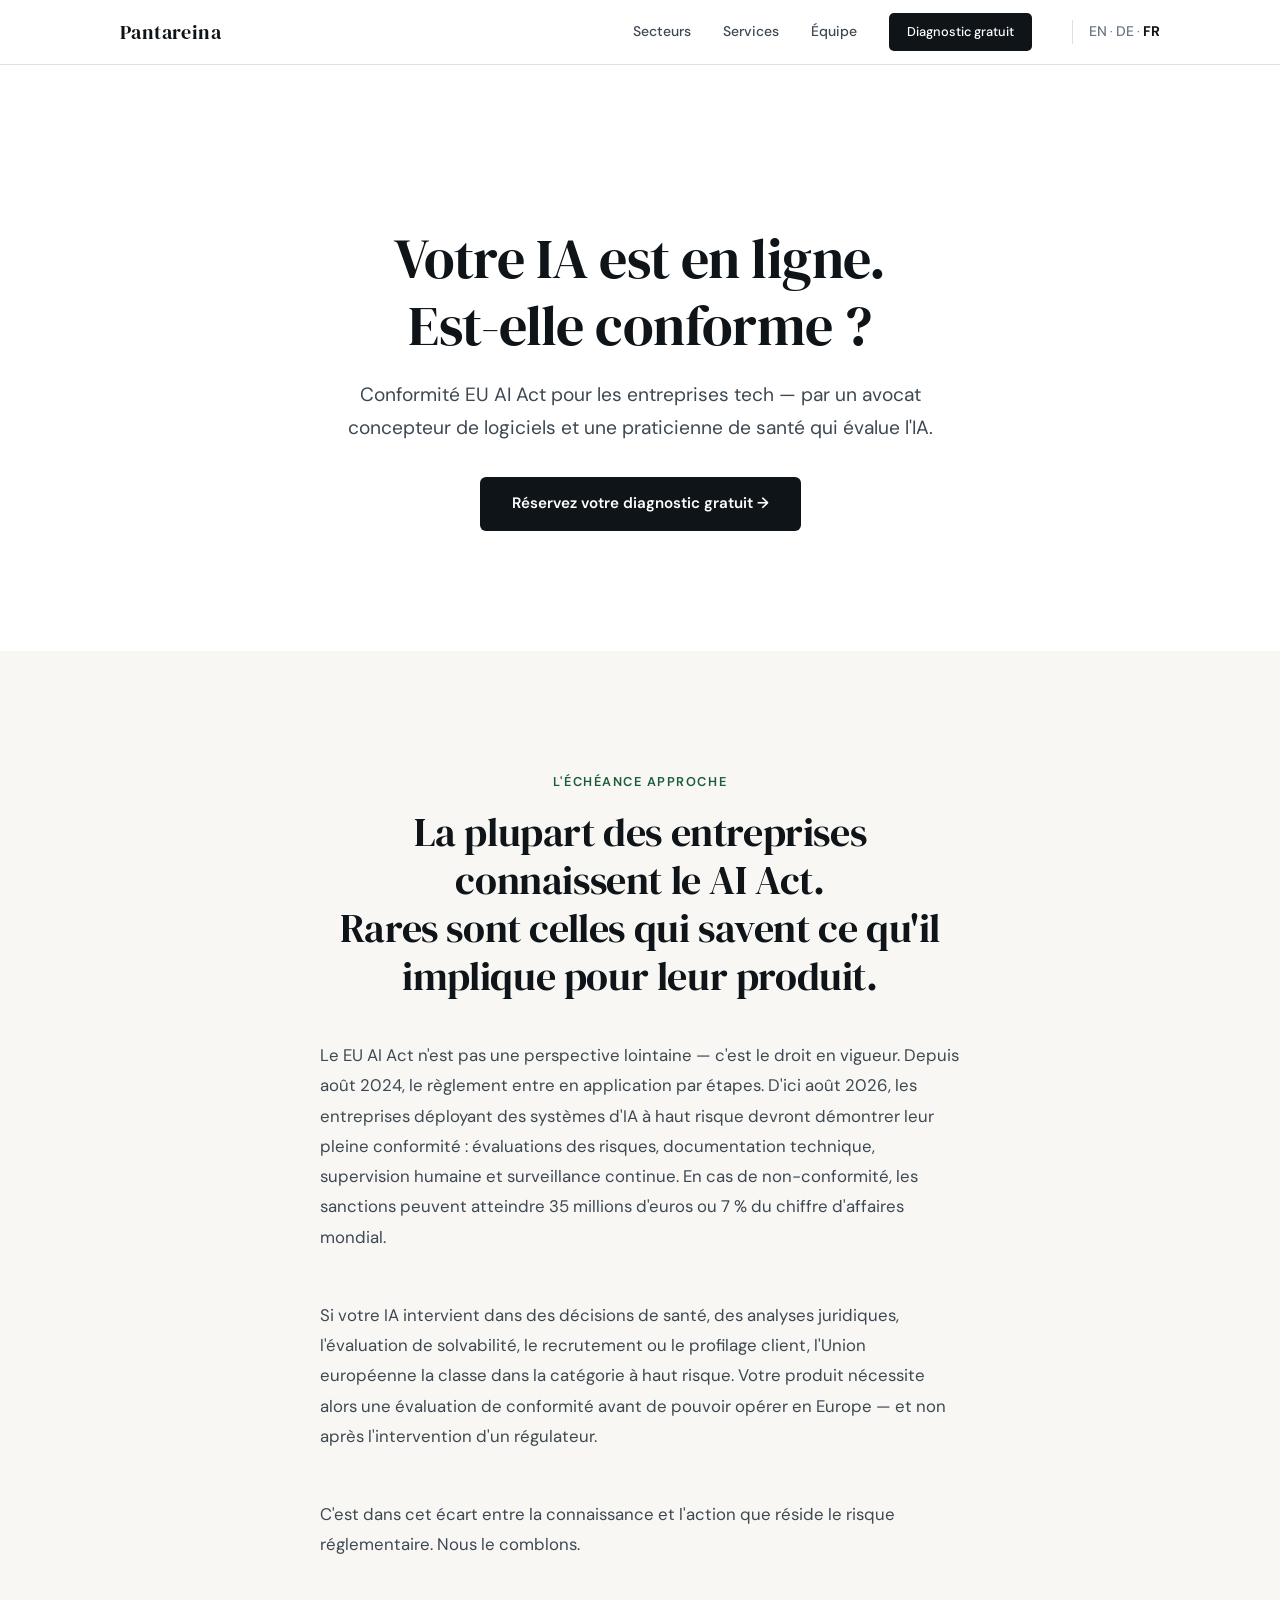
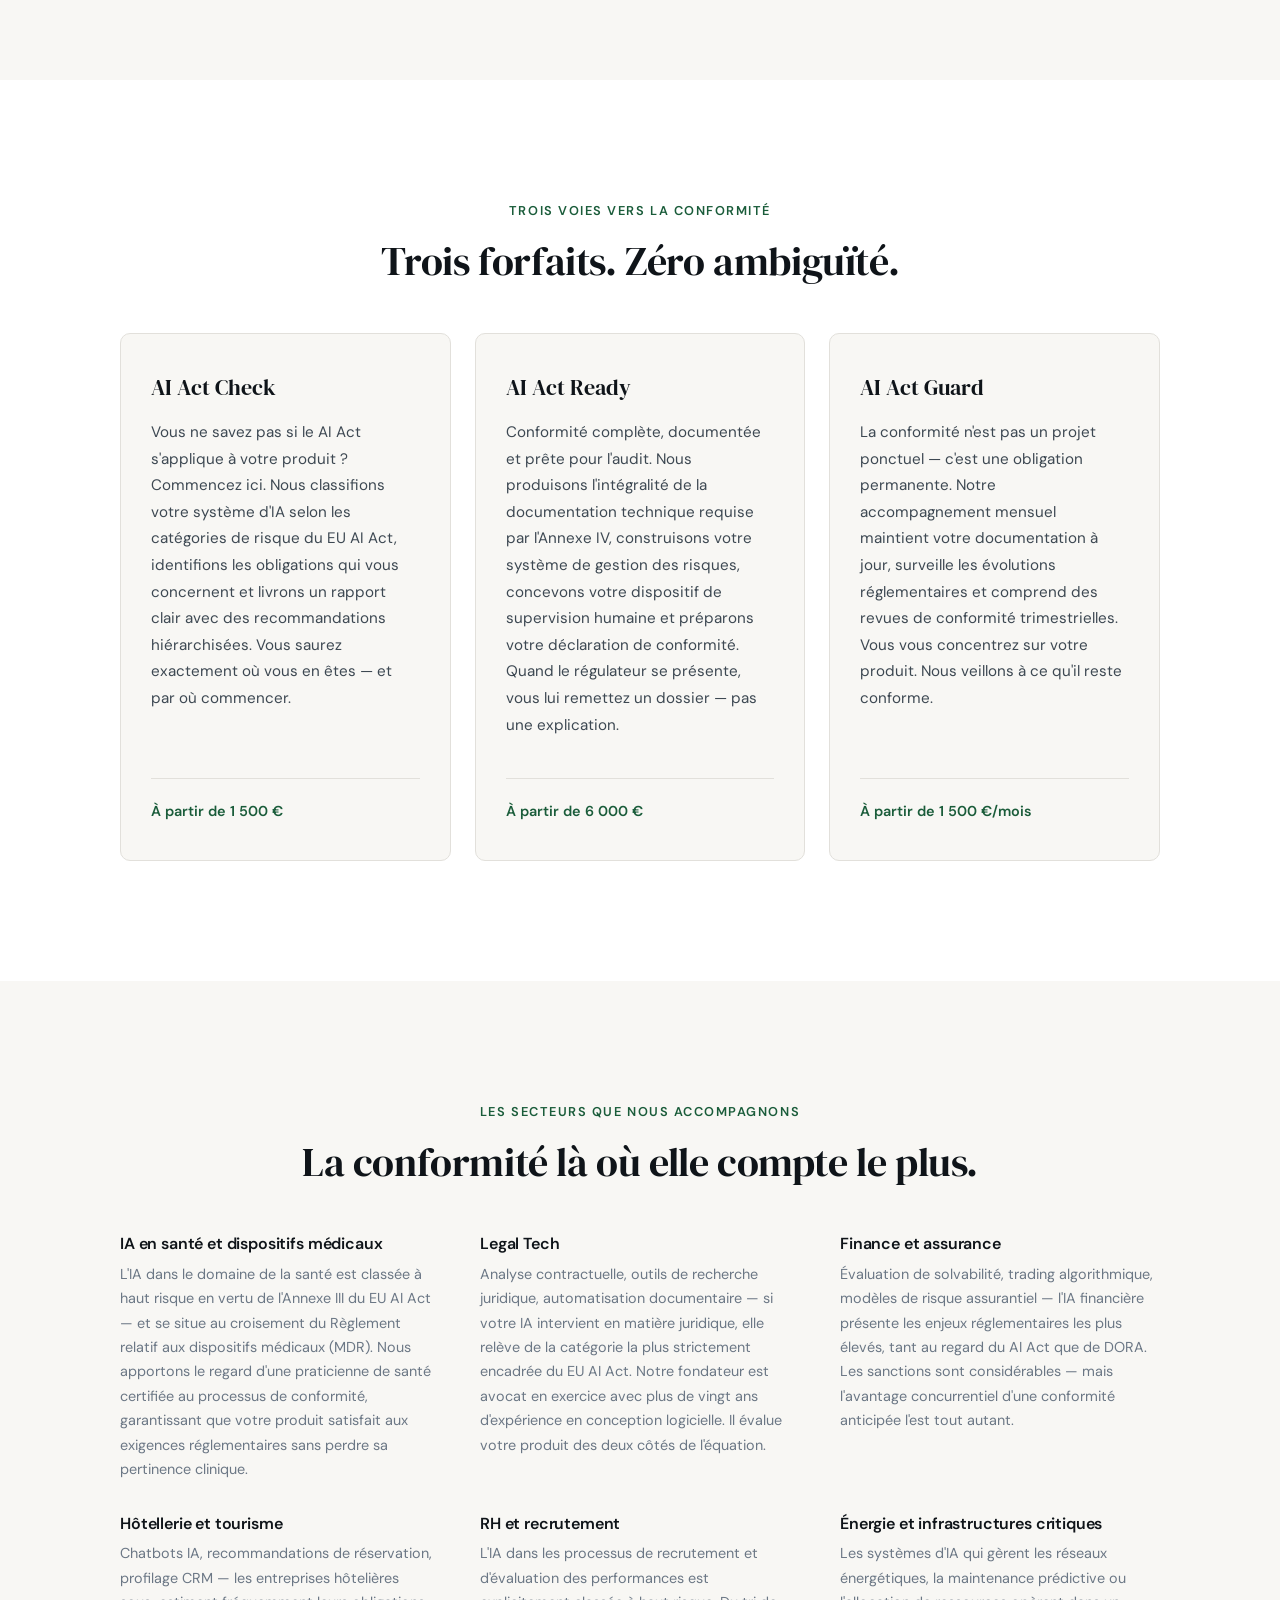
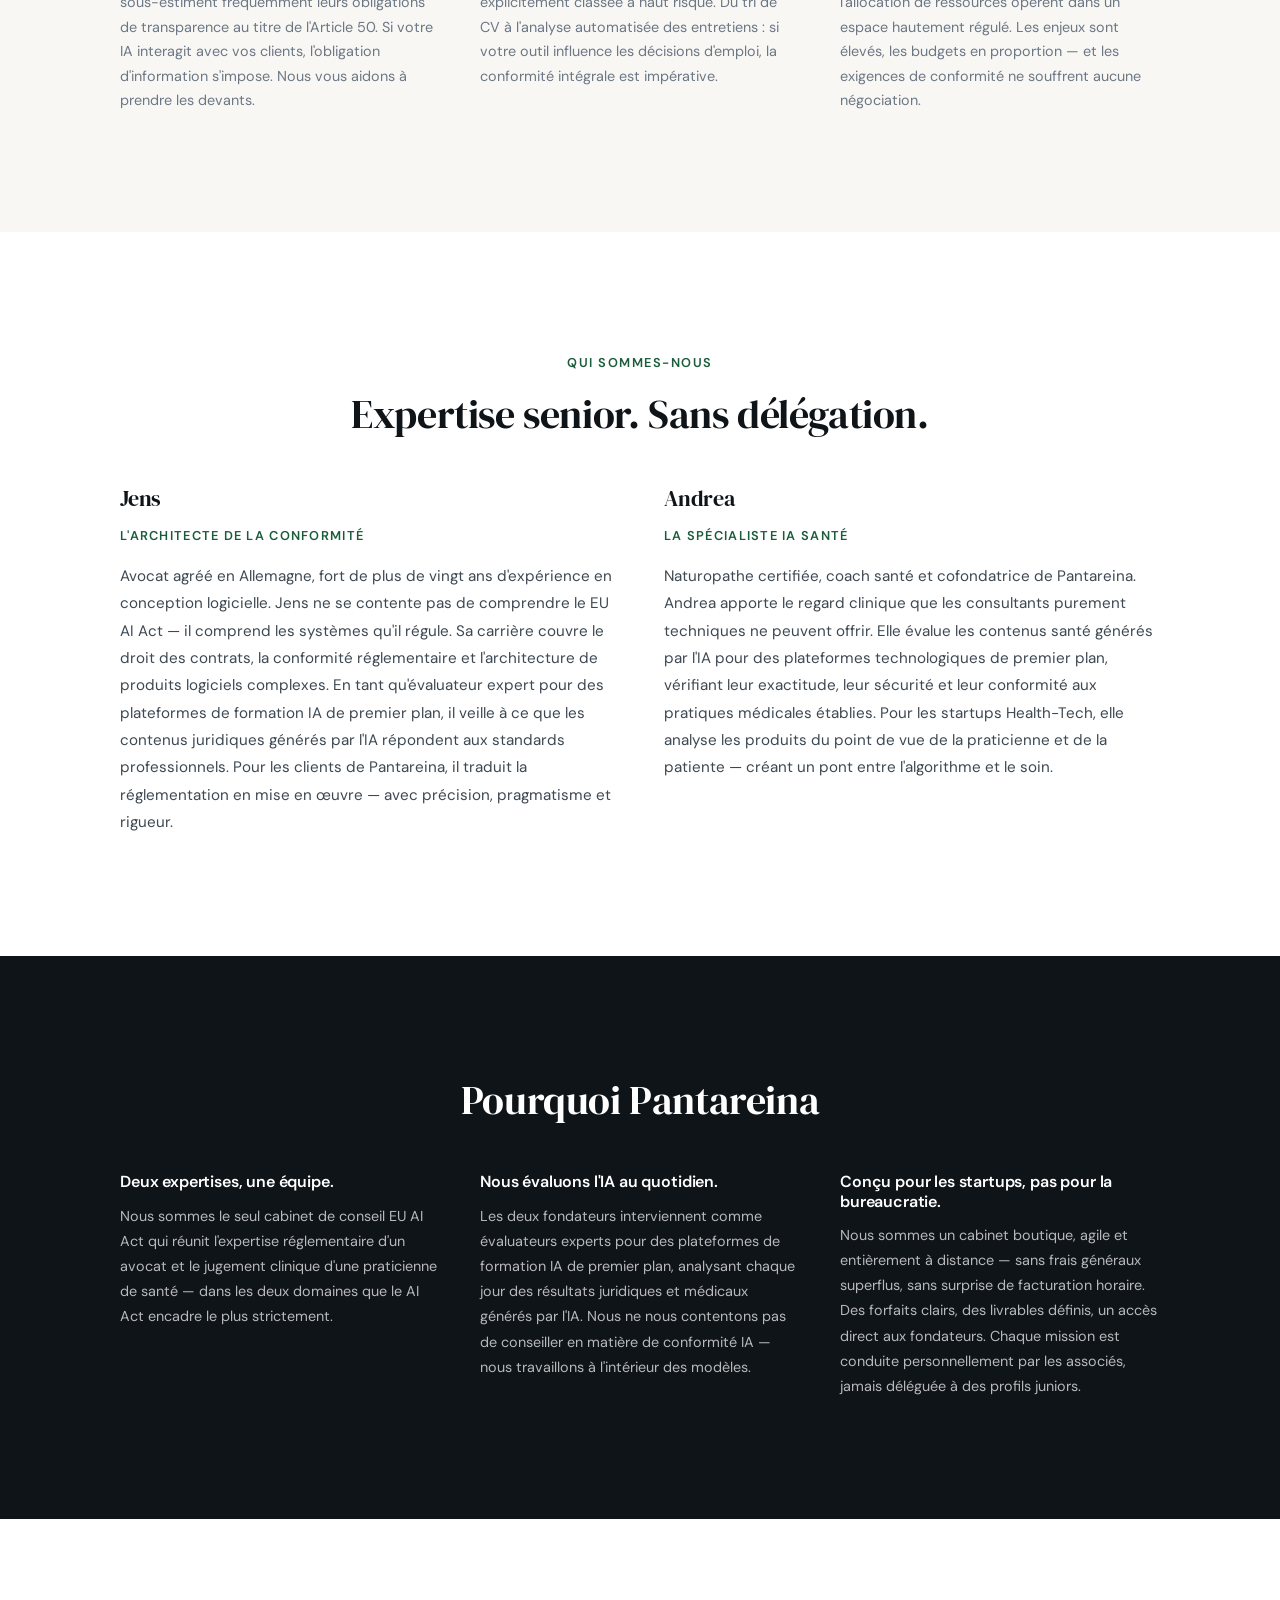
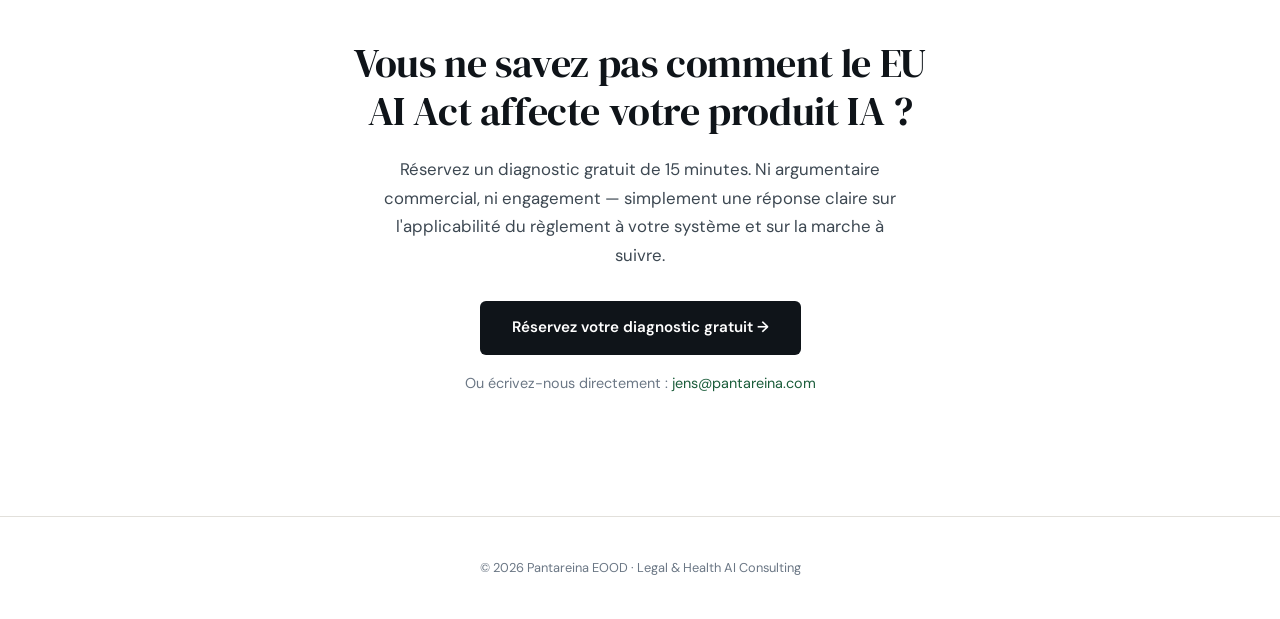
==== blog/index.html @ 59d3e574 "Initial full site structure" ====
<!DOCTYPE html>
<html lang="fr">
<head>
  <meta charset="UTF-8">
  <meta name="viewport" content="width=device-width, initial-scale=1.0">
  <title>Conformité EU AI Act pour entreprises tech | Pantareina</title>
  <meta name="description" content="Conseil en conformité EU AI Act pour Health AI, Legal Tech & Finance. Classification des risques, documentation technique, suivi continu. Diagnostic gratuit.">
  <link rel="preconnect" href="https://fonts.googleapis.com">
  <link rel="preconnect" href="https://fonts.gstatic.com" crossorigin>
  <link href="https://fonts.googleapis.com/css2?family=DM+Sans:ital,wght@0,400;0,500;0,600;0,700&family=DM+Serif+Display&display=swap" rel="stylesheet">
  <link rel="stylesheet" href="../style.css">
</head>
<body>

<nav>
  <div class="nav-inner">
    <a href="/" class="nav-logo">Pantareina</a>
    <button class="nav-toggle" onclick="document.querySelector('.nav-links').classList.toggle('open')" aria-label="Menu">
      <span></span><span></span><span></span>
    </button>
    <div class="nav-links">
      <a href="#sectors">Secteurs</a>
      <a href="#packages">Services</a>
      <a href="#team">Équipe</a>
      <a href="#contact" class="nav-cta">Diagnostic gratuit</a>
      <span class="lang-switch"><a href="/">EN</a> · <a href="/de/">DE</a> · <a href="/fr/" class="active">FR</a></span>
    </div>
  </div>
</nav>

<section class="hero">
  <div class="container">
    <h1>Votre IA est en ligne.<br>Est-elle conforme ?</h1>
    <p class="subtitle">Conformité EU AI Act pour les entreprises tech — par un avocat concepteur de logiciels et une praticienne de santé qui évalue l'IA.</p>
    <a href="#contact" class="btn btn-primary">Réservez votre diagnostic gratuit →</a>
  </div>
</section>

<section class="problem">
  <div class="container narrow fade-in">
    <p class="section-label text-center">L'échéance approche</p>
    <h2 class="text-center">La plupart des entreprises connaissent le AI Act.<br>Rares sont celles qui savent ce qu'il implique pour leur produit.</h2>
    <div class="problem-blocks">
      <p>Le EU AI Act n'est pas une perspective lointaine — c'est le droit en vigueur. Depuis août 2024, le règlement entre en application par étapes. D'ici août 2026, les entreprises déployant des systèmes d'IA à haut risque devront démontrer leur pleine conformité : évaluations des risques, documentation technique, supervision humaine et surveillance continue. En cas de non-conformité, les sanctions peuvent atteindre 35 millions d'euros ou 7 % du chiffre d'affaires mondial.</p>
      <p>Si votre IA intervient dans des décisions de santé, des analyses juridiques, l'évaluation de solvabilité, le recrutement ou le profilage client, l'Union européenne la classe dans la catégorie à haut risque. Votre produit nécessite alors une évaluation de conformité avant de pouvoir opérer en Europe — et non après l'intervention d'un régulateur.</p>
      <p>C'est dans cet écart entre la connaissance et l'action que réside le risque réglementaire. Nous le comblons.</p>
    </div>
  </div>
</section>

<section class="packages" id="packages">
  <div class="container fade-in">
    <p class="section-label text-center">Trois voies vers la conformité</p>
    <h2 class="text-center">Trois forfaits. Zéro ambiguïté.</h2>
    <div class="packages-grid">
      <div class="pkg-card">
        <div class="pkg-name">AI Act Check</div>
        <p class="pkg-desc">Vous ne savez pas si le AI Act s'applique à votre produit ? Commencez ici. Nous classifions votre système d'IA selon les catégories de risque du EU AI Act, identifions les obligations qui vous concernent et livrons un rapport clair avec des recommandations hiérarchisées. Vous saurez exactement où vous en êtes — et par où commencer.</p>
        <div class="pkg-price">À partir de 1 500 €</div>
      </div>
      <div class="pkg-card">
        <div class="pkg-name">AI Act Ready</div>
        <p class="pkg-desc">Conformité complète, documentée et prête pour l'audit. Nous produisons l'intégralité de la documentation technique requise par l'Annexe IV, construisons votre système de gestion des risques, concevons votre dispositif de supervision humaine et préparons votre déclaration de conformité. Quand le régulateur se présente, vous lui remettez un dossier — pas une explication.</p>
        <div class="pkg-price">À partir de 6 000 €</div>
      </div>
      <div class="pkg-card">
        <div class="pkg-name">AI Act Guard</div>
        <p class="pkg-desc">La conformité n'est pas un projet ponctuel — c'est une obligation permanente. Notre accompagnement mensuel maintient votre documentation à jour, surveille les évolutions réglementaires et comprend des revues de conformité trimestrielles. Vous vous concentrez sur votre produit. Nous veillons à ce qu'il reste conforme.</p>
        <div class="pkg-price">À partir de 1 500 €/mois</div>
      </div>
    </div>
  </div>
</section>

<section class="sectors" id="sectors">
  <div class="container fade-in">
    <p class="section-label text-center">Les secteurs que nous accompagnons</p>
    <h2 class="text-center">La conformité là où elle compte le plus.</h2>
    <div class="sectors-grid">
      <div class="sector-item">
        <h3>IA en santé et dispositifs médicaux</h3>
        <p>L'IA dans le domaine de la santé est classée à haut risque en vertu de l'Annexe III du EU AI Act — et se situe au croisement du Règlement relatif aux dispositifs médicaux (MDR). Nous apportons le regard d'une praticienne de santé certifiée au processus de conformité, garantissant que votre produit satisfait aux exigences réglementaires sans perdre sa pertinence clinique.</p>
      </div>
      <div class="sector-item">
        <h3>Legal Tech</h3>
        <p>Analyse contractuelle, outils de recherche juridique, automatisation documentaire — si votre IA intervient en matière juridique, elle relève de la catégorie la plus strictement encadrée du EU AI Act. Notre fondateur est avocat en exercice avec plus de vingt ans d'expérience en conception logicielle. Il évalue votre produit des deux côtés de l'équation.</p>
      </div>
      <div class="sector-item">
        <h3>Finance et assurance</h3>
        <p>Évaluation de solvabilité, trading algorithmique, modèles de risque assurantiel — l'IA financière présente les enjeux réglementaires les plus élevés, tant au regard du AI Act que de DORA. Les sanctions sont considérables — mais l'avantage concurrentiel d'une conformité anticipée l'est tout autant.</p>
      </div>
      <div class="sector-item">
        <h3>Hôtellerie et tourisme</h3>
        <p>Chatbots IA, recommandations de réservation, profilage CRM — les entreprises hôtelières sous-estiment fréquemment leurs obligations de transparence au titre de l'Article 50. Si votre IA interagit avec vos clients, l'obligation d'information s'impose. Nous vous aidons à prendre les devants.</p>
      </div>
      <div class="sector-item">
        <h3>RH et recrutement</h3>
        <p>L'IA dans les processus de recrutement et d'évaluation des performances est explicitement classée à haut risque. Du tri de CV à l'analyse automatisée des entretiens : si votre outil influence les décisions d'emploi, la conformité intégrale est impérative.</p>
      </div>
      <div class="sector-item">
        <h3>Énergie et infrastructures critiques</h3>
        <p>Les systèmes d'IA qui gèrent les réseaux énergétiques, la maintenance prédictive ou l'allocation de ressources opèrent dans un espace hautement régulé. Les enjeux sont élevés, les budgets en proportion — et les exigences de conformité ne souffrent aucune négociation.</p>
      </div>
    </div>
  </div>
</section>

<section class="team" id="team">
  <div class="container fade-in">
    <p class="section-label text-center">Qui sommes-nous</p>
    <h2 class="text-center">Expertise senior. Sans délégation.</h2>
    <div class="team-grid">
      <div class="team-member">
        <h3>Jens</h3>
        <span class="team-role">L'architecte de la conformité</span>
        <p>Avocat agréé en Allemagne, fort de plus de vingt ans d'expérience en conception logicielle. Jens ne se contente pas de comprendre le EU AI Act — il comprend les systèmes qu'il régule. Sa carrière couvre le droit des contrats, la conformité réglementaire et l'architecture de produits logiciels complexes. En tant qu'évaluateur expert pour des plateformes de formation IA de premier plan, il veille à ce que les contenus juridiques générés par l'IA répondent aux standards professionnels. Pour les clients de Pantareina, il traduit la réglementation en mise en œuvre — avec précision, pragmatisme et rigueur.</p>
      </div>
      <div class="team-member">
        <h3>Andrea</h3>
        <span class="team-role">La spécialiste IA santé</span>
        <p>Naturopathe certifiée, coach santé et cofondatrice de Pantareina. Andrea apporte le regard clinique que les consultants purement techniques ne peuvent offrir. Elle évalue les contenus santé générés par l'IA pour des plateformes technologiques de premier plan, vérifiant leur exactitude, leur sécurité et leur conformité aux pratiques médicales établies. Pour les startups Health-Tech, elle analyse les produits du point de vue de la praticienne et de la patiente — créant un pont entre l'algorithme et le soin.</p>
      </div>
    </div>
  </div>
</section>

<section class="trust">
  <div class="container fade-in">
    <h2 class="text-center">Pourquoi Pantareina</h2>
    <div class="trust-grid">
      <div class="trust-item">
        <h3>Deux expertises, une équipe.</h3>
        <p>Nous sommes le seul cabinet de conseil EU AI Act qui réunit l'expertise réglementaire d'un avocat et le jugement clinique d'une praticienne de santé — dans les deux domaines que le AI Act encadre le plus strictement.</p>
      </div>
      <div class="trust-item">
        <h3>Nous évaluons l'IA au quotidien.</h3>
        <p>Les deux fondateurs interviennent comme évaluateurs experts pour des plateformes de formation IA de premier plan, analysant chaque jour des résultats juridiques et médicaux générés par l'IA. Nous ne nous contentons pas de conseiller en matière de conformité IA — nous travaillons à l'intérieur des modèles.</p>
      </div>
      <div class="trust-item">
        <h3>Conçu pour les startups, pas pour la bureaucratie.</h3>
        <p>Nous sommes un cabinet boutique, agile et entièrement à distance — sans frais généraux superflus, sans surprise de facturation horaire. Des forfaits clairs, des livrables définis, un accès direct aux fondateurs. Chaque mission est conduite personnellement par les associés, jamais déléguée à des profils juniors.</p>
      </div>
    </div>
  </div>
</section>

<section class="final-cta" id="contact">
  <div class="container fade-in">
    <h2>Vous ne savez pas comment le EU AI Act affecte votre produit IA ?</h2>
    <p class="cta-body">Réservez un diagnostic gratuit de 15 minutes. Ni argumentaire commercial, ni engagement — simplement une réponse claire sur l'applicabilité du règlement à votre système et sur la marche à suivre.</p>
    <a href="mailto:jens@pantareina.com?subject=EU%20AI%20Act%20Assessment" class="btn btn-primary">Réservez votre diagnostic gratuit →</a>
    <span class="cta-secondary">Ou écrivez-nous directement : <a href="mailto:jens@pantareina.com">jens@pantareina.com</a></span>
  </div>
</section>

<footer>
  <div class="container">
    <p>&copy; 2026 Pantareina EOOD &middot; Legal &amp; Health AI Consulting</p>
  </div>
</footer>

<script>
  const observer = new IntersectionObserver((entries) => {
    entries.forEach(e => { if (e.isIntersecting) e.target.classList.add('visible'); });
  }, { threshold: 0.15 });
  document.querySelectorAll('.fade-in').forEach(el => observer.observe(el));
</script>

</body>
</html>
---- style.css ----
/* Pantareina EOOD – Shared Styles */
*,*::before,*::after{margin:0;padding:0;box-sizing:border-box}
:root{--ink:#0f1419;--ink-light:#3d4852;--ink-muted:#6b7785;--surface:#ffffff;--surface-warm:#f8f7f4;--surface-card:#f2f1ed;--accent:#1a5c3a;--accent-light:#e8f0eb;--border:#e2e0db;--font-body:'DM Sans',sans-serif;--font-display:'DM Serif Display',serif;--max-w:1120px;--section-py:clamp(64px,10vw,120px)}
html{scroll-behavior:smooth;font-size:16px}
body{font-family:var(--font-body);color:var(--ink);background:var(--surface);line-height:1.7;-webkit-font-smoothing:antialiased}
.container{max-width:var(--max-w);margin:0 auto;padding:0 clamp(20px,5vw,40px)}
.text-center{text-align:center}
.narrow{max-width:720px;margin-left:auto;margin-right:auto}
h1,h2,h3{font-family:var(--font-display);font-weight:400;line-height:1.2;letter-spacing:-0.01em}
h2{font-size:clamp(1.75rem,4vw,2.5rem);margin-bottom:1rem}
h3{font-size:clamp(1.1rem,2vw,1.35rem);margin-bottom:0.5rem}
p{margin-bottom:1rem}p:last-child{margin-bottom:0}
a{color:var(--accent);text-decoration:none}a:hover{text-decoration:underline}
.btn{display:inline-block;padding:14px 32px;font-family:var(--font-body);font-size:0.95rem;font-weight:600;border-radius:6px;text-decoration:none;transition:all 0.2s ease;cursor:pointer;border:none}
.btn-primary{background:var(--ink);color:var(--surface)}.btn-primary:hover{background:var(--accent);text-decoration:none;transform:translateY(-1px)}
nav{position:sticky;top:0;z-index:100;background:rgba(255,255,255,0.92);backdrop-filter:blur(12px);-webkit-backdrop-filter:blur(12px);border-bottom:1px solid var(--border)}
.nav-inner{max-width:var(--max-w);margin:0 auto;padding:0 clamp(20px,5vw,40px);display:flex;align-items:center;justify-content:space-between;height:64px}
.nav-logo{font-family:var(--font-display);font-size:1.25rem;color:var(--ink);text-decoration:none;letter-spacing:0.02em}
.nav-links{display:flex;gap:32px;align-items:center}
.nav-links a{font-size:0.875rem;font-weight:500;color:var(--ink-light);text-decoration:none}
.nav-links a:hover{color:var(--ink);text-decoration:none}
.nav-cta{font-size:0.8rem!important;padding:8px 18px;background:var(--ink);color:var(--surface)!important;border-radius:5px;transition:background 0.2s}
.nav-cta:hover{background:var(--accent)}
.lang-switch{font-size:0.8rem;color:var(--ink-muted);border-left:1px solid var(--border);padding-left:16px;margin-left:8px}
.lang-switch a{color:var(--ink-muted);font-weight:500}.lang-switch a:hover{color:var(--ink)}
.lang-switch .active{color:var(--ink);font-weight:700}
.nav-toggle{display:none;background:none;border:none;cursor:pointer;padding:4px}
.nav-toggle span{display:block;width:22px;height:2px;background:var(--ink);margin:5px 0;transition:0.2s}
@media(max-width:768px){.nav-toggle{display:block}.nav-links{display:none;position:absolute;top:64px;left:0;right:0;background:var(--surface);flex-direction:column;padding:24px;gap:16px;border-bottom:1px solid var(--border);box-shadow:0 8px 24px rgba(0,0,0,0.06)}.nav-links.open{display:flex}.lang-switch{border-left:none;padding-left:0;margin-left:0}}
.hero{padding:clamp(80px,14vw,160px) 0 var(--section-py);text-align:center}
.hero h1{font-size:clamp(2rem,5.5vw,3.5rem);margin-bottom:1.25rem;max-width:700px;margin-left:auto;margin-right:auto}
.hero .subtitle{font-size:clamp(1rem,2vw,1.2rem);color:var(--ink-light);max-width:600px;margin:0 auto 2rem;line-height:1.7}
.problem{padding:var(--section-py) 0;background:var(--surface-warm)}
.section-label{font-size:0.8rem;font-weight:600;text-transform:uppercase;letter-spacing:0.12em;color:var(--accent);margin-bottom:1rem}
.problem-blocks{margin-top:2.5rem;display:grid;gap:2rem}
.problem-blocks p{font-size:1.05rem;color:var(--ink-light);line-height:1.8}
.packages{padding:var(--section-py) 0}
.packages-grid{margin-top:3rem;display:grid;grid-template-columns:repeat(3,1fr);gap:24px}
@media(max-width:768px){.packages-grid{grid-template-columns:1fr}}
.pkg-card{background:var(--surface-warm);border:1px solid var(--border);border-radius:10px;padding:36px 30px;display:flex;flex-direction:column}
.pkg-name{font-family:var(--font-display);font-size:1.35rem;margin-bottom:0.75rem}
.pkg-desc{font-size:0.95rem;color:var(--ink-light);line-height:1.75;flex-grow:1}
.pkg-price{margin-top:1.5rem;padding-top:1.25rem;border-top:1px solid var(--border);font-size:0.9rem;font-weight:600;color:var(--accent)}
.sectors{padding:var(--section-py) 0;background:var(--surface-warm)}
.sectors-grid{margin-top:3rem;display:grid;grid-template-columns:repeat(3,1fr);gap:32px 40px}
@media(max-width:900px){.sectors-grid{grid-template-columns:repeat(2,1fr)}}
@media(max-width:560px){.sectors-grid{grid-template-columns:1fr}}
.sector-item h3{font-family:var(--font-body);font-weight:600;font-size:1rem;margin-bottom:0.5rem;color:var(--ink)}
.sector-item p{font-size:0.9rem;color:var(--ink-muted);line-height:1.7}
.team{padding:var(--section-py) 0}
.team-grid{margin-top:3rem;display:grid;grid-template-columns:1fr 1fr;gap:48px}
@media(max-width:700px){.team-grid{grid-template-columns:1fr;gap:40px}}
.team-member h3{font-family:var(--font-display);font-size:1.4rem;margin-bottom:0.75rem}
.team-role{font-size:0.8rem;font-weight:600;text-transform:uppercase;letter-spacing:0.1em;color:var(--accent);margin-bottom:1rem;display:block}
.team-member p{font-size:0.95rem;color:var(--ink-light);line-height:1.8}
.trust{padding:var(--section-py) 0;background:var(--ink);color:var(--surface)}
.trust h2{color:var(--surface)}
.trust-grid{margin-top:3rem;display:grid;grid-template-columns:repeat(3,1fr);gap:40px}
@media(max-width:768px){.trust-grid{grid-template-columns:1fr;gap:32px}}
.trust-item h3{font-family:var(--font-body);font-weight:600;font-size:1rem;margin-bottom:0.75rem;color:var(--surface)}
.trust-item p{font-size:0.9rem;color:rgba(255,255,255,0.7);line-height:1.75}
.final-cta{padding:var(--section-py) 0;text-align:center}
.final-cta h2{max-width:600px;margin-left:auto;margin-right:auto;margin-bottom:1.25rem}
.final-cta .cta-body{font-size:1.05rem;color:var(--ink-light);max-width:520px;margin:0 auto 2rem}
.final-cta .cta-secondary{display:block;margin-top:1rem;font-size:0.9rem;color:var(--ink-muted)}
footer{padding:40px 0;border-top:1px solid var(--border);text-align:center;font-size:0.8rem;color:var(--ink-muted)}
footer a{color:var(--ink-muted)}
.fade-in{opacity:0;transform:translateY(20px);transition:opacity 0.6s ease,transform 0.6s ease}
.fade-in.visible{opacity:1;transform:translateY(0)}
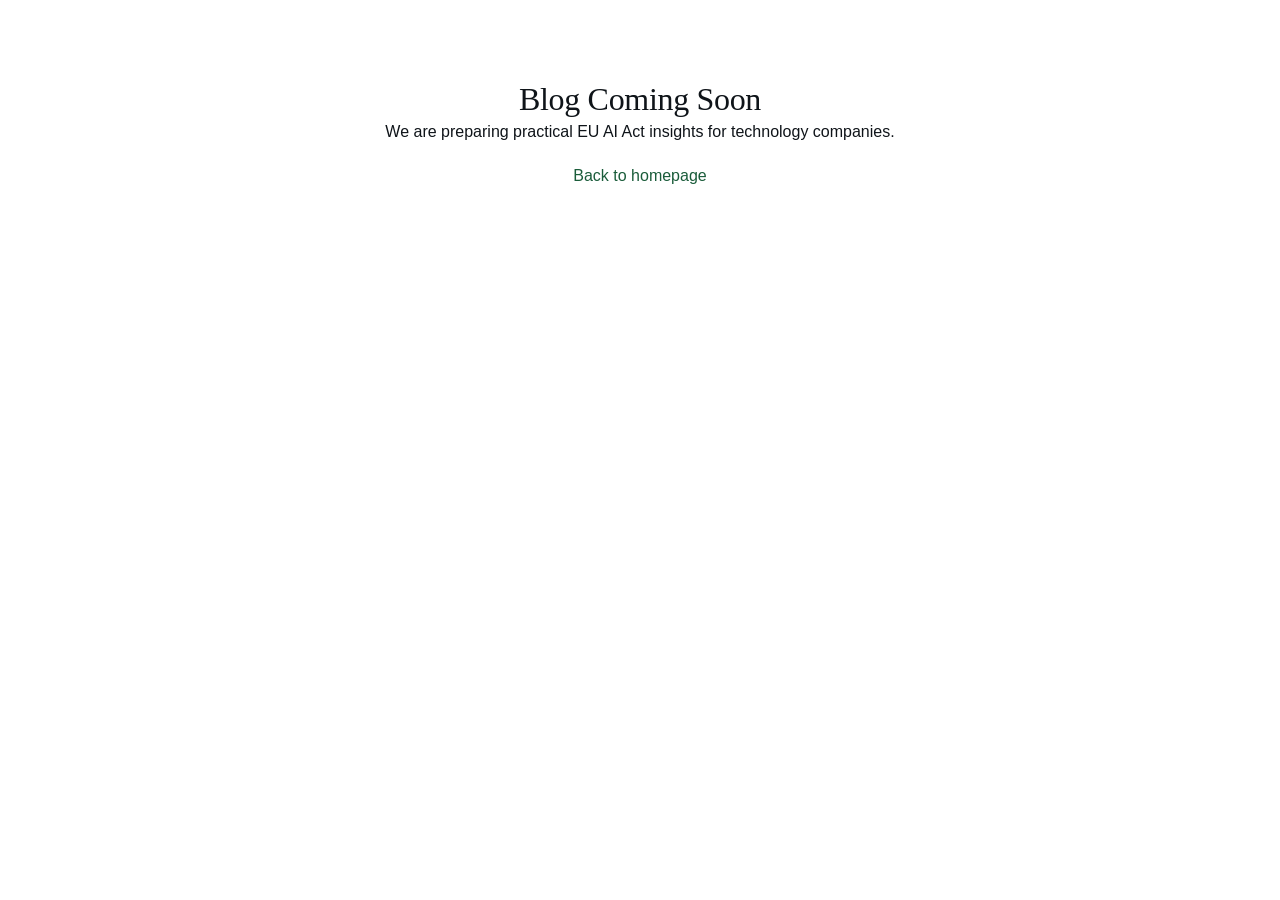
==== commit c083f98a: "Add blog page" ====
--- a/blog/index.html
+++ b/blog/index.html
@@ -1,170 +1,16 @@
 <!DOCTYPE html>
-<html lang="fr">
+<html lang="en">
 <head>
-  <meta charset="UTF-8">
-  <meta name="viewport" content="width=device-width, initial-scale=1.0">
-  <title>Conformité EU AI Act pour entreprises tech | Pantareina</title>
-  <meta name="description" content="Conseil en conformité EU AI Act pour Health AI, Legal Tech & Finance. Classification des risques, documentation technique, suivi continu. Diagnostic gratuit.">
-  <link rel="preconnect" href="https://fonts.googleapis.com">
-  <link rel="preconnect" href="https://fonts.gstatic.com" crossorigin>
-  <link href="https://fonts.googleapis.com/css2?family=DM+Sans:ital,wght@0,400;0,500;0,600;0,700&family=DM+Serif+Display&display=swap" rel="stylesheet">
-  <link rel="stylesheet" href="../style.css">
+  <meta charset="UTF-8" />
+  <meta name="viewport" content="width=device-width, initial-scale=1.0" />
+  <title>Blog – Pantareina</title>
+  <link rel="stylesheet" href="../style.css" />
 </head>
 <body>
-
-<nav>
-  <div class="nav-inner">
-    <a href="/" class="nav-logo">Pantareina</a>
-    <button class="nav-toggle" onclick="document.querySelector('.nav-links').classList.toggle('open')" aria-label="Menu">
-      <span></span><span></span><span></span>
-    </button>
-    <div class="nav-links">
-      <a href="#sectors">Secteurs</a>
-      <a href="#packages">Services</a>
-      <a href="#team">Équipe</a>
-      <a href="#contact" class="nav-cta">Diagnostic gratuit</a>
-      <span class="lang-switch"><a href="/">EN</a> · <a href="/de/">DE</a> · <a href="/fr/" class="active">FR</a></span>
-    </div>
-  </div>
-</nav>
-
-<section class="hero">
-  <div class="container">
-    <h1>Votre IA est en ligne.<br>Est-elle conforme ?</h1>
-    <p class="subtitle">Conformité EU AI Act pour les entreprises tech — par un avocat concepteur de logiciels et une praticienne de santé qui évalue l'IA.</p>
-    <a href="#contact" class="btn btn-primary">Réservez votre diagnostic gratuit →</a>
-  </div>
-</section>
-
-<section class="problem">
-  <div class="container narrow fade-in">
-    <p class="section-label text-center">L'échéance approche</p>
-    <h2 class="text-center">La plupart des entreprises connaissent le AI Act.<br>Rares sont celles qui savent ce qu'il implique pour leur produit.</h2>
-    <div class="problem-blocks">
-      <p>Le EU AI Act n'est pas une perspective lointaine — c'est le droit en vigueur. Depuis août 2024, le règlement entre en application par étapes. D'ici août 2026, les entreprises déployant des systèmes d'IA à haut risque devront démontrer leur pleine conformité : évaluations des risques, documentation technique, supervision humaine et surveillance continue. En cas de non-conformité, les sanctions peuvent atteindre 35 millions d'euros ou 7 % du chiffre d'affaires mondial.</p>
-      <p>Si votre IA intervient dans des décisions de santé, des analyses juridiques, l'évaluation de solvabilité, le recrutement ou le profilage client, l'Union européenne la classe dans la catégorie à haut risque. Votre produit nécessite alors une évaluation de conformité avant de pouvoir opérer en Europe — et non après l'intervention d'un régulateur.</p>
-      <p>C'est dans cet écart entre la connaissance et l'action que réside le risque réglementaire. Nous le comblons.</p>
-    </div>
-  </div>
-</section>
-
-<section class="packages" id="packages">
-  <div class="container fade-in">
-    <p class="section-label text-center">Trois voies vers la conformité</p>
-    <h2 class="text-center">Trois forfaits. Zéro ambiguïté.</h2>
-    <div class="packages-grid">
-      <div class="pkg-card">
-        <div class="pkg-name">AI Act Check</div>
-        <p class="pkg-desc">Vous ne savez pas si le AI Act s'applique à votre produit ? Commencez ici. Nous classifions votre système d'IA selon les catégories de risque du EU AI Act, identifions les obligations qui vous concernent et livrons un rapport clair avec des recommandations hiérarchisées. Vous saurez exactement où vous en êtes — et par où commencer.</p>
-        <div class="pkg-price">À partir de 1 500 €</div>
-      </div>
-      <div class="pkg-card">
-        <div class="pkg-name">AI Act Ready</div>
-        <p class="pkg-desc">Conformité complète, documentée et prête pour l'audit. Nous produisons l'intégralité de la documentation technique requise par l'Annexe IV, construisons votre système de gestion des risques, concevons votre dispositif de supervision humaine et préparons votre déclaration de conformité. Quand le régulateur se présente, vous lui remettez un dossier — pas une explication.</p>
-        <div class="pkg-price">À partir de 6 000 €</div>
-      </div>
-      <div class="pkg-card">
-        <div class="pkg-name">AI Act Guard</div>
-        <p class="pkg-desc">La conformité n'est pas un projet ponctuel — c'est une obligation permanente. Notre accompagnement mensuel maintient votre documentation à jour, surveille les évolutions réglementaires et comprend des revues de conformité trimestrielles. Vous vous concentrez sur votre produit. Nous veillons à ce qu'il reste conforme.</p>
-        <div class="pkg-price">À partir de 1 500 €/mois</div>
-      </div>
-    </div>
-  </div>
-</section>
-
-<section class="sectors" id="sectors">
-  <div class="container fade-in">
-    <p class="section-label text-center">Les secteurs que nous accompagnons</p>
-    <h2 class="text-center">La conformité là où elle compte le plus.</h2>
-    <div class="sectors-grid">
-      <div class="sector-item">
-        <h3>IA en santé et dispositifs médicaux</h3>
-        <p>L'IA dans le domaine de la santé est classée à haut risque en vertu de l'Annexe III du EU AI Act — et se situe au croisement du Règlement relatif aux dispositifs médicaux (MDR). Nous apportons le regard d'une praticienne de santé certifiée au processus de conformité, garantissant que votre produit satisfait aux exigences réglementaires sans perdre sa pertinence clinique.</p>
-      </div>
-      <div class="sector-item">
-        <h3>Legal Tech</h3>
-        <p>Analyse contractuelle, outils de recherche juridique, automatisation documentaire — si votre IA intervient en matière juridique, elle relève de la catégorie la plus strictement encadrée du EU AI Act. Notre fondateur est avocat en exercice avec plus de vingt ans d'expérience en conception logicielle. Il évalue votre produit des deux côtés de l'équation.</p>
-      </div>
-      <div class="sector-item">
-        <h3>Finance et assurance</h3>
-        <p>Évaluation de solvabilité, trading algorithmique, modèles de risque assurantiel — l'IA financière présente les enjeux réglementaires les plus élevés, tant au regard du AI Act que de DORA. Les sanctions sont considérables — mais l'avantage concurrentiel d'une conformité anticipée l'est tout autant.</p>
-      </div>
-      <div class="sector-item">
-        <h3>Hôtellerie et tourisme</h3>
-        <p>Chatbots IA, recommandations de réservation, profilage CRM — les entreprises hôtelières sous-estiment fréquemment leurs obligations de transparence au titre de l'Article 50. Si votre IA interagit avec vos clients, l'obligation d'information s'impose. Nous vous aidons à prendre les devants.</p>
-      </div>
-      <div class="sector-item">
-        <h3>RH et recrutement</h3>
-        <p>L'IA dans les processus de recrutement et d'évaluation des performances est explicitement classée à haut risque. Du tri de CV à l'analyse automatisée des entretiens : si votre outil influence les décisions d'emploi, la conformité intégrale est impérative.</p>
-      </div>
-      <div class="sector-item">
-        <h3>Énergie et infrastructures critiques</h3>
-        <p>Les systèmes d'IA qui gèrent les réseaux énergétiques, la maintenance prédictive ou l'allocation de ressources opèrent dans un espace hautement régulé. Les enjeux sont élevés, les budgets en proportion — et les exigences de conformité ne souffrent aucune négociation.</p>
-      </div>
-    </div>
-  </div>
-</section>
-
-<section class="team" id="team">
-  <div class="container fade-in">
-    <p class="section-label text-center">Qui sommes-nous</p>
-    <h2 class="text-center">Expertise senior. Sans délégation.</h2>
-    <div class="team-grid">
-      <div class="team-member">
-        <h3>Jens</h3>
-        <span class="team-role">L'architecte de la conformité</span>
-        <p>Avocat agréé en Allemagne, fort de plus de vingt ans d'expérience en conception logicielle. Jens ne se contente pas de comprendre le EU AI Act — il comprend les systèmes qu'il régule. Sa carrière couvre le droit des contrats, la conformité réglementaire et l'architecture de produits logiciels complexes. En tant qu'évaluateur expert pour des plateformes de formation IA de premier plan, il veille à ce que les contenus juridiques générés par l'IA répondent aux standards professionnels. Pour les clients de Pantareina, il traduit la réglementation en mise en œuvre — avec précision, pragmatisme et rigueur.</p>
-      </div>
-      <div class="team-member">
-        <h3>Andrea</h3>
-        <span class="team-role">La spécialiste IA santé</span>
-        <p>Naturopathe certifiée, coach santé et cofondatrice de Pantareina. Andrea apporte le regard clinique que les consultants purement techniques ne peuvent offrir. Elle évalue les contenus santé générés par l'IA pour des plateformes technologiques de premier plan, vérifiant leur exactitude, leur sécurité et leur conformité aux pratiques médicales établies. Pour les startups Health-Tech, elle analyse les produits du point de vue de la praticienne et de la patiente — créant un pont entre l'algorithme et le soin.</p>
-      </div>
-    </div>
-  </div>
-</section>
-
-<section class="trust">
-  <div class="container fade-in">
-    <h2 class="text-center">Pourquoi Pantareina</h2>
-    <div class="trust-grid">
-      <div class="trust-item">
-        <h3>Deux expertises, une équipe.</h3>
-        <p>Nous sommes le seul cabinet de conseil EU AI Act qui réunit l'expertise réglementaire d'un avocat et le jugement clinique d'une praticienne de santé — dans les deux domaines que le AI Act encadre le plus strictement.</p>
-      </div>
-      <div class="trust-item">
-        <h3>Nous évaluons l'IA au quotidien.</h3>
-        <p>Les deux fondateurs interviennent comme évaluateurs experts pour des plateformes de formation IA de premier plan, analysant chaque jour des résultats juridiques et médicaux générés par l'IA. Nous ne nous contentons pas de conseiller en matière de conformité IA — nous travaillons à l'intérieur des modèles.</p>
-      </div>
-      <div class="trust-item">
-        <h3>Conçu pour les startups, pas pour la bureaucratie.</h3>
-        <p>Nous sommes un cabinet boutique, agile et entièrement à distance — sans frais généraux superflus, sans surprise de facturation horaire. Des forfaits clairs, des livrables définis, un accès direct aux fondateurs. Chaque mission est conduite personnellement par les associés, jamais déléguée à des profils juniors.</p>
-      </div>
-    </div>
-  </div>
-</section>
-
-<section class="final-cta" id="contact">
-  <div class="container fade-in">
-    <h2>Vous ne savez pas comment le EU AI Act affecte votre produit IA ?</h2>
-    <p class="cta-body">Réservez un diagnostic gratuit de 15 minutes. Ni argumentaire commercial, ni engagement — simplement une réponse claire sur l'applicabilité du règlement à votre système et sur la marche à suivre.</p>
-    <a href="mailto:jens@pantareina.com?subject=EU%20AI%20Act%20Assessment" class="btn btn-primary">Réservez votre diagnostic gratuit →</a>
-    <span class="cta-secondary">Ou écrivez-nous directement : <a href="mailto:jens@pantareina.com">jens@pantareina.com</a></span>
-  </div>
-</section>
-
-<footer>
-  <div class="container">
-    <p>&copy; 2026 Pantareina EOOD &middot; Legal &amp; Health AI Consulting</p>
-  </div>
-</footer>
-
-<script>
-  const observer = new IntersectionObserver((entries) => {
-    entries.forEach(e => { if (e.isIntersecting) e.target.classList.add('visible'); });
-  }, { threshold: 0.15 });
-  document.querySelectorAll('.fade-in').forEach(el => observer.observe(el));
-</script>
-
+  <main style="padding: 80px 20px; text-align: center;">
+    <h1>Blog Coming Soon</h1>
+    <p>We are preparing practical EU AI Act insights for technology companies.</p>
+    <p><a href="/">Back to homepage</a></p>
+  </main>
 </body>
 </html>
